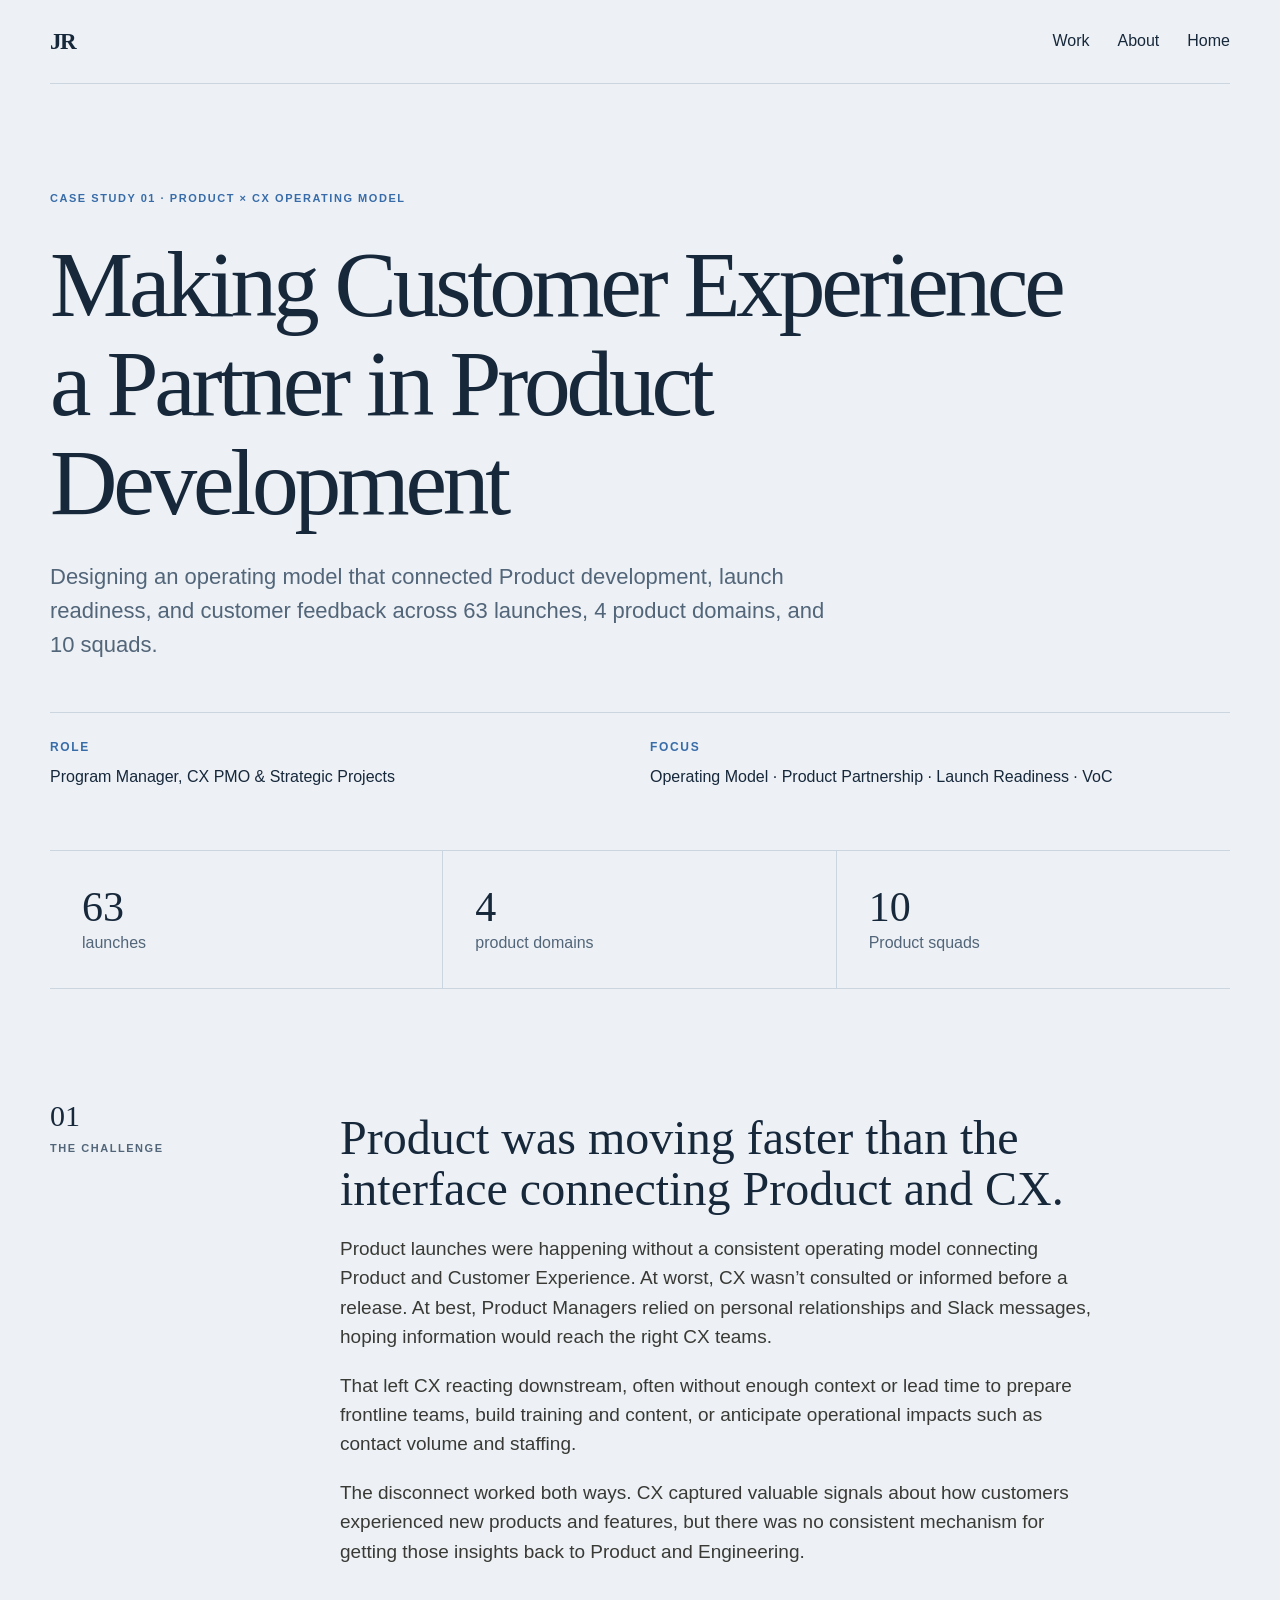
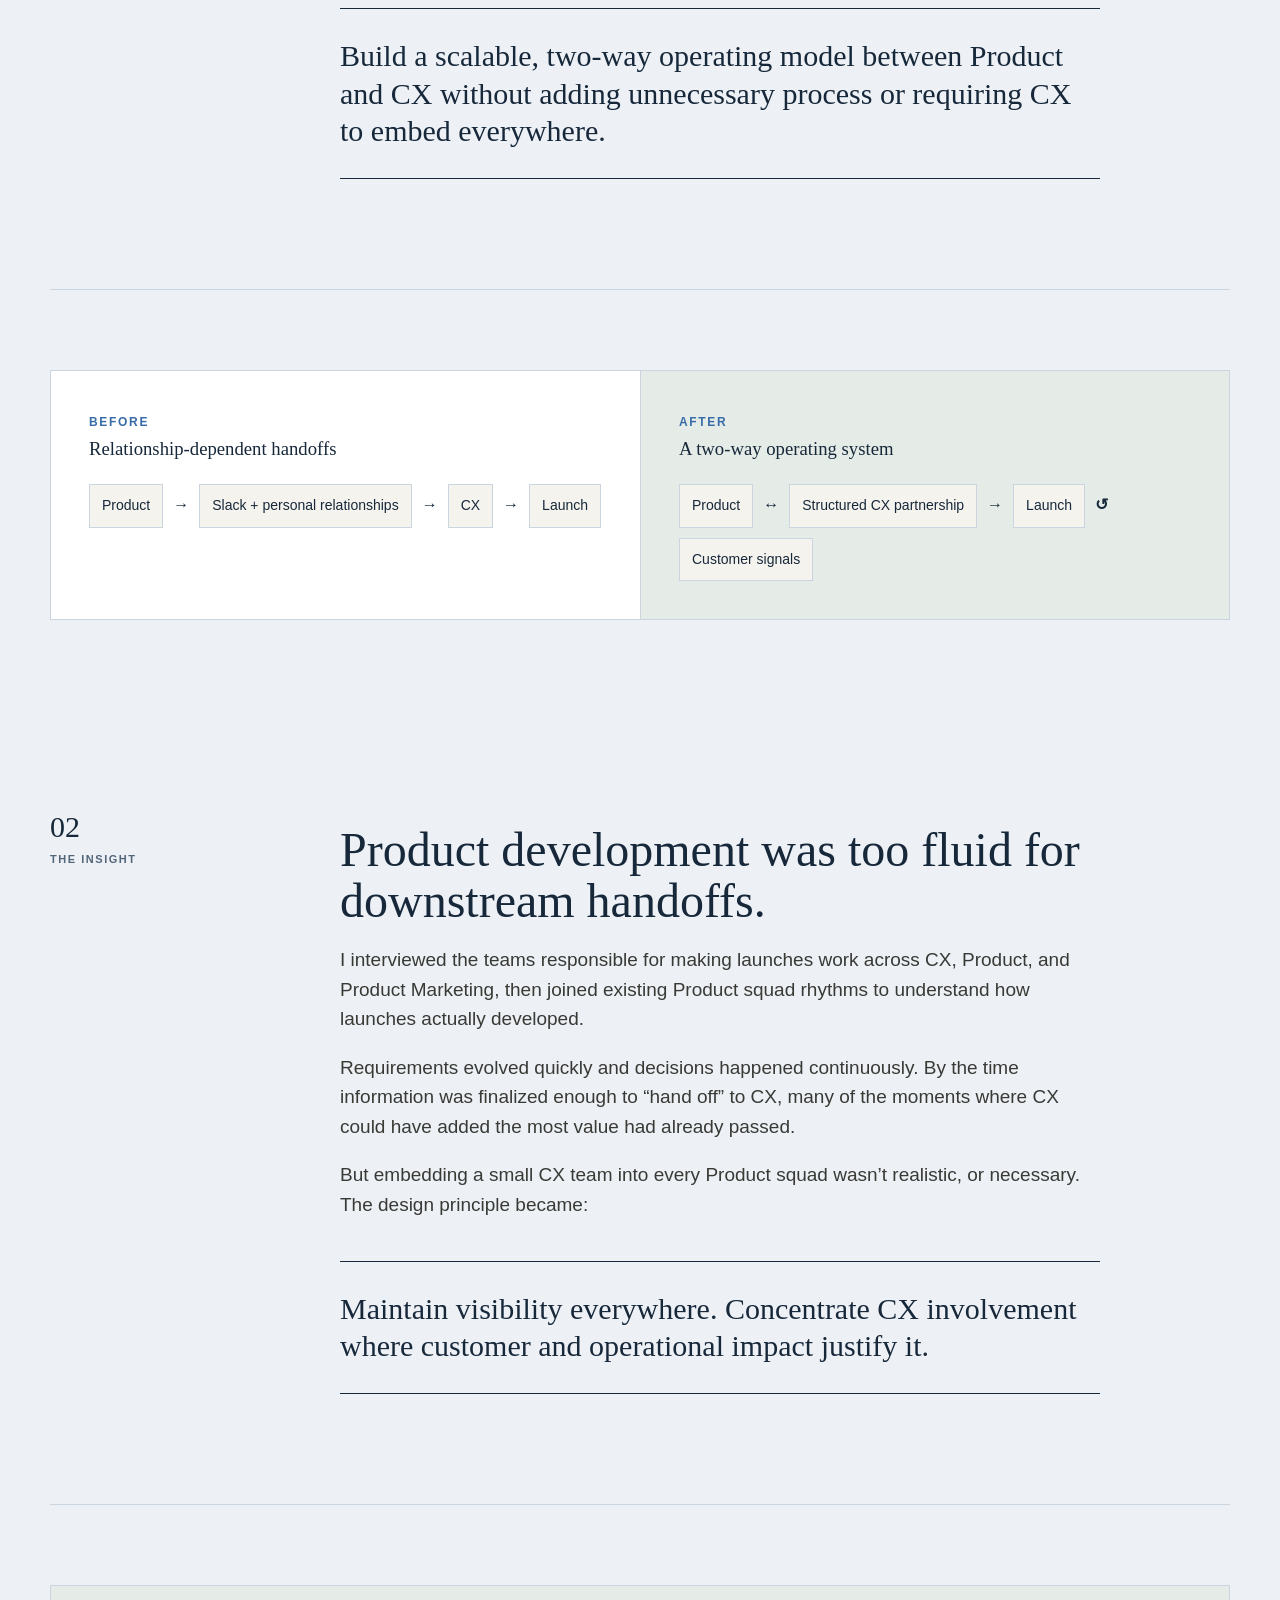
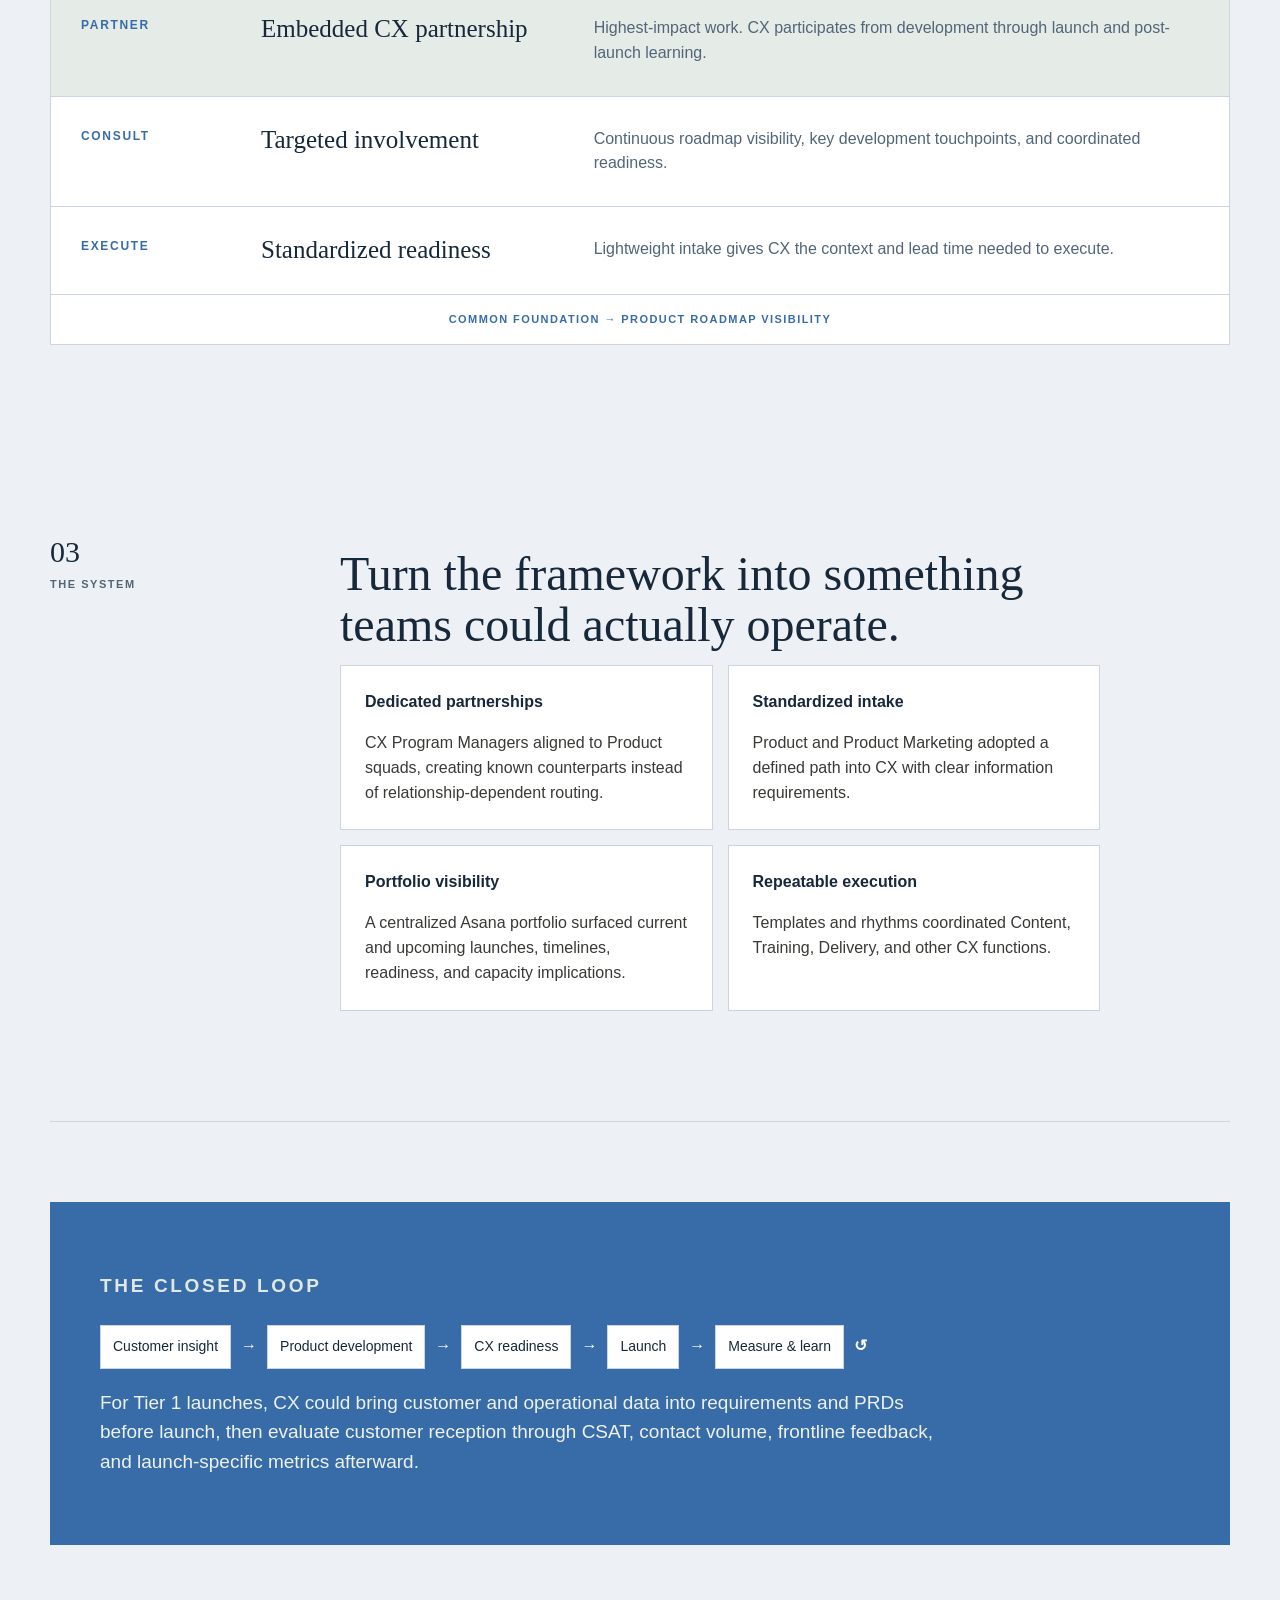
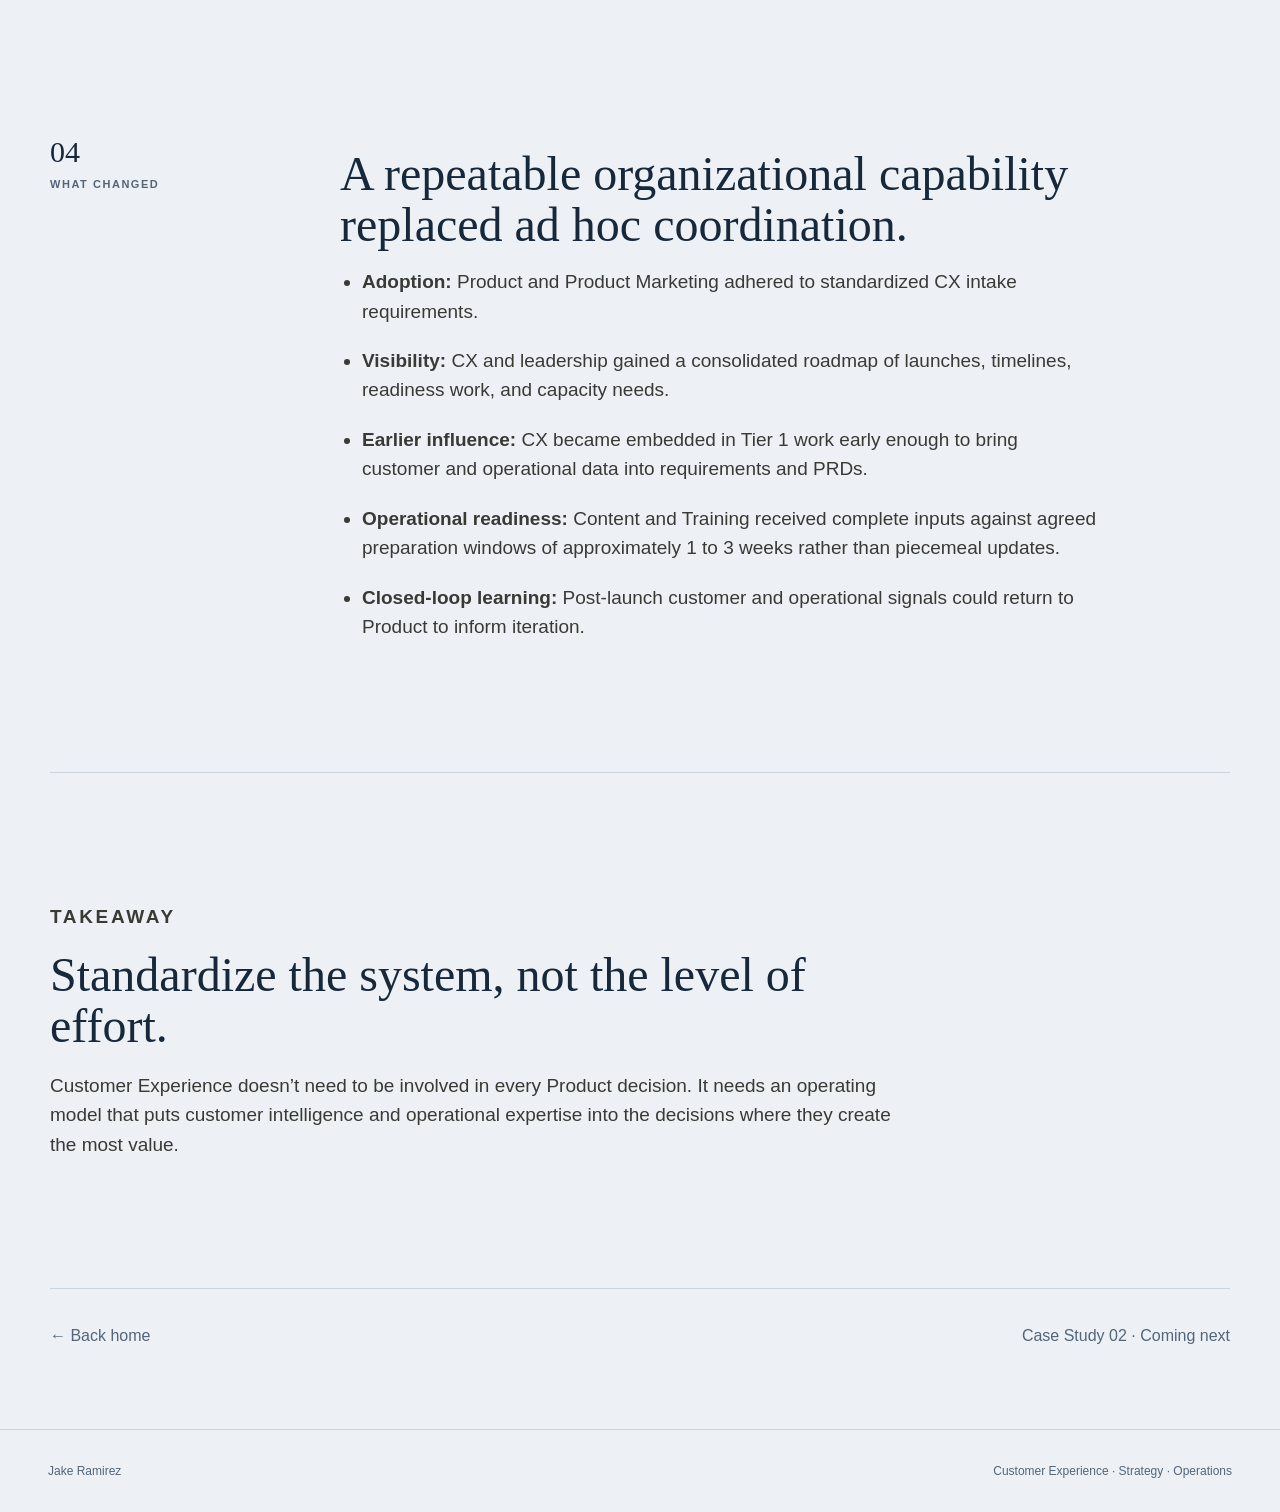
==== case-study-launch-readiness.html @ 680237bf "Add files via upload" ====
<!doctype html><html><head><meta charset='utf-8'><meta name='viewport' content='width=device-width,initial-scale=1'><title>Product × CX Launch Readiness ,  Jake Ramirez</title><link rel='stylesheet' href='styles.css'></head><body>
<header><a class='brand' href='index.html'>JR</a><nav><a href='index.html#work'>Work</a><a href='index.html#about'>About</a><a href='index.html'>Home</a></nav></header>
<main class='case'>
<section class='case-hero'><p class='eyebrow'>Case Study 01 · Product × CX Operating Model</p><h1>Making Customer Experience a Partner in Product Development</h1><p class='lede'>Designing an operating model that connected Product development, launch readiness, and customer feedback across 63 launches, 4 product domains, and 10 squads.</p><div class='meta'><div><small>ROLE</small>Program Manager, CX PMO & Strategic Projects</div><div><small>FOCUS</small>Operating Model · Product Partnership · Launch Readiness · VoC</div></div></section>
<section class='metrics'><div><strong>63</strong><span>launches</span></div><div><strong>4</strong><span>product domains</span></div><div><strong>10</strong><span>Product squads</span></div></section>
<section class='story'><aside>01<br><span>The challenge</span></aside><article><h2>Product was moving faster than the interface connecting Product and CX.</h2><p>Product launches were happening without a consistent operating model connecting Product and Customer Experience. At worst, CX wasn’t consulted or informed before a release. At best, Product Managers relied on personal relationships and Slack messages, hoping information would reach the right CX teams.</p><p>That left CX reacting downstream, often without enough context or lead time to prepare frontline teams, build training and content, or anticipate operational impacts such as contact volume and staffing.</p><p>The disconnect worked both ways. CX captured valuable signals about how customers experienced new products and features, but there was no consistent mechanism for getting those insights back to Product and Engineering.</p><blockquote>Build a scalable, two-way operating model between Product and CX without adding unnecessary process or requiring CX to embed everywhere.</blockquote></article></section>
<section class='diagram before-after'><div><small>BEFORE</small><h3>Relationship-dependent handoffs</h3><div class='flow'><span>Product</span><b>→</b><span>Slack + personal relationships</span><b>→</b><span>CX</span><b>→</b><span>Launch</span></div></div><div><small>AFTER</small><h3>A two-way operating system</h3><div class='flow'><span>Product</span><b>↔</b><span>Structured CX partnership</span><b>→</b><span>Launch</span><b>↺</b><span>Customer signals</span></div></div></section>
<section class='story'><aside>02<br><span>The insight</span></aside><article><h2>Product development was too fluid for downstream handoffs.</h2><p>I interviewed the teams responsible for making launches work across CX, Product, and Product Marketing, then joined existing Product squad rhythms to understand how launches actually developed.</p><p>Requirements evolved quickly and decisions happened continuously. By the time information was finalized enough to “hand off” to CX, many of the moments where CX could have added the most value had already passed.</p><p>But embedding a small CX team into every Product squad wasn’t realistic, or necessary. The design principle became:</p><blockquote>Maintain visibility everywhere. Concentrate CX involvement where customer and operational impact justify it.</blockquote></article></section>
<section class='tiers'><div class='tier t1'><small>PARTNER</small><h3>Embedded CX partnership</h3><p>Highest-impact work. CX participates from development through launch and post-launch learning.</p></div><div class='tier'><small>CONSULT</small><h3>Targeted involvement</h3><p>Continuous roadmap visibility, key development touchpoints, and coordinated readiness.</p></div><div class='tier'><small>EXECUTE</small><h3>Standardized readiness</h3><p>Lightweight intake gives CX the context and lead time needed to execute.</p></div><p class='foundation'>COMMON FOUNDATION → PRODUCT ROADMAP VISIBILITY</p></section>
<section class='story'><aside>03<br><span>The system</span></aside><article><h2>Turn the framework into something teams could actually operate.</h2><div class='system-grid'><div><b>Dedicated partnerships</b><p>CX Program Managers aligned to Product squads, creating known counterparts instead of relationship-dependent routing.</p></div><div><b>Standardized intake</b><p>Product and Product Marketing adopted a defined path into CX with clear information requirements.</p></div><div><b>Portfolio visibility</b><p>A centralized Asana portfolio surfaced current and upcoming launches, timelines, readiness, and capacity implications.</p></div><div><b>Repeatable execution</b><p>Templates and rhythms coordinated Content, Training, Delivery, and other CX functions.</p></div></div></article></section>
<section class='lifecycle'><p class='eyebrow'>The closed loop</p><div class='life-flow'><span>Customer insight</span><b>→</b><span>Product development</span><b>→</b><span>CX readiness</span><b>→</b><span>Launch</span><b>→</b><span>Measure & learn</span><b>↺</b></div><p>For Tier 1 launches, CX could bring customer and operational data into requirements and PRDs before launch, then evaluate customer reception through CSAT, contact volume, frontline feedback, and launch-specific metrics afterward.</p></section>
<section class='story'><aside>04<br><span>What changed</span></aside><article><h2>A repeatable organizational capability replaced ad hoc coordination.</h2><ul><li><b>Adoption:</b> Product and Product Marketing adhered to standardized CX intake requirements.</li><li><b>Visibility:</b> CX and leadership gained a consolidated roadmap of launches, timelines, readiness work, and capacity needs.</li><li><b>Earlier influence:</b> CX became embedded in Tier 1 work early enough to bring customer and operational data into requirements and PRDs.</li><li><b>Operational readiness:</b> Content and Training received complete inputs against agreed preparation windows of approximately 1 to 3 weeks rather than piecemeal updates.</li><li><b>Closed-loop learning:</b> Post-launch customer and operational signals could return to Product to inform iteration.</li></ul></article></section>
<section class='takeaway'><p class='eyebrow'>Takeaway</p><h2>Standardize the system, not the level of effort.</h2><p>Customer Experience doesn’t need to be involved in every Product decision. It needs an operating model that puts customer intelligence and operational expertise into the decisions where they create the most value.</p></section>
<section class='next'><a href='index.html'>← Back home</a><span>Case Study 02 · Coming next</span></section>
</main><footer>Jake Ramirez <span>Customer Experience · Strategy · Operations</span></footer></body></html>
---- styles.css ----
:root{--ink:#171816;--muted:#686a64;--paper:#f5f3ed;--card:#fff;--line:#d9d6cd;--accent:#334f46;--soft:#e5ebe6;--max:1180px}*{box-sizing:border-box}html{scroll-behavior:smooth}body{margin:0;background:var(--paper);color:var(--ink);font-family:Inter,ui-sans-serif,-apple-system,BlinkMacSystemFont,"Segoe UI",sans-serif;line-height:1.55}header,footer,main{max-width:var(--max);margin:auto}header{height:84px;display:flex;align-items:center;justify-content:space-between;border-bottom:1px solid var(--line)}.brand{font-family:Georgia,serif;font-weight:700;font-size:24px;color:var(--ink);text-decoration:none}nav{display:flex;gap:28px}nav a,a{color:var(--ink);text-decoration:none}nav a:hover,.textlink:hover,.case-card a:hover{text-decoration:underline}.hero{padding:112px 0 90px;max-width:970px}.eyebrow,.kicker,small{font-size:12px;letter-spacing:.14em;text-transform:uppercase;font-weight:700;color:var(--accent)}h1,h2,h3{font-family:Georgia,"Times New Roman",serif;font-weight:500;line-height:1.06;margin:.3em 0}.hero h1,.case-hero h1{font-size:clamp(54px,7.3vw,96px);letter-spacing:-.045em}.lede{font-size:22px;color:var(--muted);max-width:780px}.actions{display:flex;gap:26px;align-items:center;margin-top:36px}.button{background:var(--ink);color:white;padding:14px 20px;border-radius:3px}.proof,.metrics{display:grid;grid-template-columns:repeat(3,1fr);border-top:1px solid var(--line);border-bottom:1px solid var(--line)}.proof div,.metrics div{padding:32px;border-right:1px solid var(--line);display:flex;flex-direction:column}.proof div:last-child,.metrics div:last-child{border:0}.proof strong,.metrics strong{font:500 42px Georgia,serif}.proof span,.metrics span{color:var(--muted)}.section{padding:100px 0;border-bottom:1px solid var(--line)}.case-card{margin-top:30px;background:var(--card);padding:54px;display:grid;grid-template-columns:1.3fr .7fr;gap:50px;border:1px solid var(--line)}.case-card h2,.split h2,.contact h2{font-size:46px}.case-card p{font-size:19px;color:var(--muted)}.mini-loop{background:var(--soft);display:flex;flex-wrap:wrap;gap:12px;align-content:center;justify-content:center;padding:30px}.mini-loop span{background:white;padding:12px;border:1px solid var(--line)}.split{display:grid;grid-template-columns:1fr 1fr;gap:80px}.split p{font-size:19px}.chips{display:flex;flex-wrap:wrap;gap:10px;margin-top:25px}.chips span{border:1px solid var(--line);background:#faf9f5;padding:10px 14px;border-radius:99px}.contact{padding:110px 0}.contact p{font-size:19px;max-width:680px}.muted{color:var(--muted)}footer{padding:30px 0 50px;border-top:1px solid var(--line);display:flex;justify-content:space-between;color:var(--muted)}.case-hero{padding:95px 0 60px}.case-hero h1{max-width:1050px}.meta{display:grid;grid-template-columns:1fr 1fr;gap:20px;margin-top:50px;padding-top:25px;border-top:1px solid var(--line)}.meta div{display:flex;flex-direction:column}.meta small{margin-bottom:8px}.story{display:grid;grid-template-columns:220px 1fr;gap:70px;padding:110px 0;border-bottom:1px solid var(--line)}.story aside{font:500 30px Georgia,serif}.story aside span{display:block;font:700 11px Inter,sans-serif;letter-spacing:.14em;text-transform:uppercase;color:var(--muted);margin-top:9px}.story article{max-width:760px}.story h2,.takeaway h2{font-size:48px}.story p,.story li,.lifecycle p,.takeaway p{font-size:19px;color:#393a36}.story blockquote{margin:42px 0 0;padding:28px 0;border-top:1px solid var(--ink);border-bottom:1px solid var(--ink);font:500 30px/1.25 Georgia,serif}.diagram{margin:80px 0;display:grid;grid-template-columns:1fr 1fr;border:1px solid var(--line)}.diagram>div{padding:38px;background:white}.diagram>div+div{background:var(--soft);border-left:1px solid var(--line)}.flow,.life-flow{display:flex;gap:10px;align-items:center;flex-wrap:wrap;margin-top:25px}.flow span,.life-flow span{padding:10px 12px;background:var(--paper);border:1px solid var(--line);font-size:14px}.tiers{margin:80px 0;border:1px solid var(--line);background:white}.tier{display:grid;grid-template-columns:150px 1fr 2fr;gap:30px;padding:30px;border-bottom:1px solid var(--line);align-items:start}.tier.t1{background:var(--soft)}.tier h3{margin:0;font-size:25px}.tier p{margin:0;color:var(--muted)}.foundation{text-align:center;font-size:11px;letter-spacing:.13em;font-weight:700;padding:16px;margin:0;color:var(--accent)}.system-grid{display:grid;grid-template-columns:1fr 1fr;gap:15px}.system-grid div{border:1px solid var(--line);padding:24px;background:white}.system-grid p{font-size:16px;margin-bottom:0}.lifecycle{margin:80px 0;padding:50px;background:var(--accent);color:white}.lifecycle .eyebrow{color:#dfe8e2}.lifecycle .life-flow span{background:#fff;color:var(--ink)}.lifecycle p{color:#edf2ee;max-width:850px}.takeaway{padding:110px 0;max-width:850px}.next{padding:35px 0 80px;border-top:1px solid var(--line);display:flex;justify-content:space-between;color:var(--muted)}ul{padding-left:22px}li{margin-bottom:20px}@media(max-width:800px){body{padding:0 20px}header{height:68px}nav{gap:14px;font-size:14px}.hero{padding:75px 0 60px}.hero h1,.case-hero h1{font-size:50px}.lede{font-size:19px}.proof,.metrics{grid-template-columns:1fr}.proof div,.metrics div{border-right:0;border-bottom:1px solid var(--line);padding:20px 0}.case-card,.split,.story,.diagram,.meta{grid-template-columns:1fr}.case-card{padding:28px}.mini-loop{min-height:200px}.section{padding:70px 0}.case-card h2,.split h2,.contact h2,.story h2,.takeaway h2{font-size:38px}.story{gap:22px;padding:75px 0}.story aside{font-size:22px}.story blockquote{font-size:25px}.diagram>div+div{border-left:0;border-top:1px solid var(--line)}.tier{grid-template-columns:1fr;gap:6px}.system-grid{grid-template-columns:1fr}.lifecycle{margin:50px -20px;padding:40px 20px}.case-hero{padding-top:65px}footer{flex-direction:column;gap:6px}.next{gap:20px}.contact{padding:80px 0}}

/* Portfolio v2 */
:root,[data-theme="slate"]{--page:#edf1f5;--surface:#f8fafc;--ink:#17283b;--muted:#526579;--accent:#1765e8;--accent-soft:#dce8ff;--line:#cbd5df;--dark:#17283b;--dark-ink:#f5f8fc}
[data-theme="sage"]{--page:#eeeFE8;--surface:#f8f8f2;--ink:#1d2925;--muted:#53645b;--accent:#527d66;--accent-soft:#dce8d9;--line:#cbd4c8;--dark:#1d2925;--dark-ink:#f4f5eb}
html{scroll-behavior:smooth}body{background:var(--page);color:var(--ink)}a{color:inherit}.site-header{position:relative;z-index:2;display:flex;justify-content:space-between;align-items:center;max-width:1320px;margin:auto;padding:28px 48px;border-bottom:1px solid var(--line)}.site-header nav{display:flex;gap:28px}.site-header nav a{text-decoration:none;font-size:13px;font-weight:650}.brand{text-decoration:none;font-weight:800;font-size:23px;letter-spacing:-.07em}.brand-name{font-size:12px;font-weight:600;letter-spacing:0;margin-left:16px}.hero{max-width:1320px;margin:auto;padding:105px 48px 105px;min-height:610px;display:grid;grid-template-columns:minmax(0,1.65fr) minmax(240px,.65fr);gap:55px;align-items:center}.hero h1{max-width:850px;font-size:clamp(48px,6vw,84px);line-height:1.04;letter-spacing:-.065em;margin:22px 0 28px}.hero .lede{max-width:750px;font-size:clamp(18px,1.8vw,23px);line-height:1.53;color:var(--muted)}.eyebrow{font-size:11px;letter-spacing:.14em;font-weight:800;color:var(--accent)}.actions{display:flex;gap:25px;align-items:center;margin-top:34px}.button{background:var(--accent);color:white!important;padding:16px 22px;border-radius:4px;text-decoration:none;font-size:13px;font-weight:750}.textlink{font-size:13px;font-weight:700;text-decoration:none}.hero-aside{position:relative;aspect-ratio:1;border:1px solid var(--line);border-radius:50%;display:grid;place-items:center}.orbit{position:absolute;border:1px solid var(--line);border-radius:50%}.orbit-one{inset:13%}.orbit-two{inset:27%}.orbit-three{inset:40%;background:var(--accent)}.orbit-center{z-index:1;color:white;font-weight:800;font-size:20px}.orbit-label{position:absolute;font-size:12px;font-weight:700;background:var(--page);padding:5px 8px}.label-one{top:10%;left:3%}.label-two{right:-4%;top:44%}.label-three{bottom:12%;left:0}.proof{max-width:1320px;margin:auto;border-top:1px solid var(--line);border-bottom:1px solid var(--line);display:grid;grid-template-columns:repeat(3,1fr);background:transparent}.proof div{padding:30px 48px;border-right:1px solid var(--line)}.proof div:last-child{border:0}.proof strong{display:block;font-size:42px;letter-spacing:-.05em;color:var(--ink)}.proof span{font-size:12px;color:var(--muted)}.section{max-width:1320px;margin:auto;padding:105px 48px}.section-head{display:grid;grid-template-columns:1.2fr .8fr;gap:70px;align-items:end;margin-bottom:40px}.section-head h2,.about-side h2{font-size:clamp(36px,4.5vw,59px);line-height:1.1;letter-spacing:-.055em;margin:12px 0 0}.section-head>p{color:var(--muted);line-height:1.7;max-width:470px}.feature-card{display:grid;grid-template-columns:1.15fr .85fr;background:var(--surface);border:1px solid var(--line);text-decoration:none;overflow:hidden;border-radius:8px;box-shadow:none}.case-copy{padding:42px}.case-meta{display:flex;gap:8px;align-items:center;font-size:10px;letter-spacing:.08em;font-weight:800;color:var(--muted)}.case-meta>span:first-child{margin-right:10px}.tag{background:var(--accent-soft);color:var(--ink);border-radius:50px;padding:6px 10px;letter-spacing:0;font-size:10px}.case-copy .kicker{font-size:11px;color:var(--accent);font-weight:800;margin-top:45px}.case-copy h3{font-size:clamp(30px,3.1vw,43px);line-height:1.14;letter-spacing:-.045em;margin:14px 0}.case-copy>p:not(.kicker){font-size:15px;line-height:1.7;color:var(--muted)}.case-bottom{display:flex;justify-content:space-between;gap:20px;flex-wrap:wrap;border-top:1px solid var(--line);padding-top:24px;margin-top:45px;font-size:11px;font-weight:650}.case-link{color:var(--accent)}.case-graphic{background:var(--dark);color:var(--dark-ink);display:flex;flex-direction:column;justify-content:center;padding:45px 28px;min-height:420px}.graphic-label{font-size:10px;letter-spacing:.16em;opacity:.6;text-align:center;margin-bottom:40px}.graphic-nodes{display:flex;align-items:center;justify-content:space-between;gap:8px}.graphic-nodes span{border:1px solid #ffffff70;border-radius:50%;width:105px;height:105px;display:grid;place-items:center;text-align:center;font-size:12px;font-weight:700}.graphic-nodes span:nth-child(2){background:var(--accent);border-color:var(--accent);color:white}.graphic-track{display:flex;justify-content:space-around;border-top:1px solid #ffffff80;margin:27px 44px 0}.graphic-track span{width:5px;height:5px;border-radius:50%;background:var(--accent);margin-top:-3px}.graphic-feedback{text-align:center;font-size:12px;opacity:.8;margin-top:42px}.work-note{color:var(--muted);font-size:12px;margin-top:20px}.approach-section{border-top:1px solid var(--line)}.approach-grid{display:grid;grid-template-columns:repeat(3,1fr);border-top:1px solid var(--line)}.approach-grid article{padding:30px 32px 15px 0;margin-right:30px;border-right:1px solid var(--line)}.approach-grid article:last-child{border:0;margin-right:0}.approach-number{font-size:11px;color:var(--accent);font-weight:800}.approach-grid h3{font-size:44px;letter-spacing:-.06em;margin:38px 0 18px}.accent-dot{color:var(--accent)}.approach-grid p{font-size:15px;line-height:1.8;color:var(--muted)}.experience-section{border-top:1px solid var(--line)}.experience-list{border-top:1px solid var(--line)}.experience-list>div{display:grid;grid-template-columns:1fr 2fr;gap:30px;padding:19px 0;border-bottom:1px solid var(--line)}.experience-list strong{font-size:18px}.experience-list span{color:var(--muted);font-size:14px}.about-section{border-top:1px solid var(--line);display:grid;grid-template-columns:.9fr 1.1fr;gap:85px}.about-copy{padding-top:28px}.about-copy p{font-size:17px;line-height:1.85;color:var(--ink);margin:0 0 25px}.photo-placeholder{margin-top:45px;aspect-ratio:4/3;border:1px dashed var(--line);background:var(--accent-soft);display:flex;flex-direction:column;justify-content:center;align-items:center;text-align:center;color:var(--muted);border-radius:5px}.photo-placeholder span{font-size:10px;font-weight:800;letter-spacing:.16em}.photo-placeholder p{font-size:12px}.contact{background:var(--dark);color:var(--dark-ink);padding:95px max(48px,calc((100vw - 1224px)/2));}.contact h2{font-size:clamp(38px,5vw,68px);max-width:800px;line-height:1.1;letter-spacing:-.055em}.contact>p:not(.eyebrow){max-width:660px;line-height:1.7}.contact-note{font-size:12px;opacity:.6}footer{max-width:1320px;margin:auto;display:flex;justify-content:space-between;padding:32px 48px;font-size:12px;color:var(--muted)}.theme-switcher{position:fixed;z-index:20;right:20px;bottom:20px;display:flex;align-items:center;gap:5px;background:var(--surface);border:1px solid var(--line);border-radius:50px;padding:6px 8px;box-shadow:0 8px 35px #0002}.theme-switcher>span{font-size:9px;letter-spacing:.08em;font-weight:800;padding:0 9px;color:var(--muted)}.theme-switcher button{border:0;border-radius:30px;background:transparent;color:var(--muted);padding:9px 13px;font:inherit;font-size:11px;font-weight:750;cursor:pointer}.theme-switcher button[aria-pressed=true]{background:var(--accent);color:white}
@media(max-width:850px){.site-header{padding:20px}.site-header nav{gap:12px}.brand-name{display:none}.hero{padding:65px 24px;display:block;min-height:0}.hero-aside{display:none}.proof div{padding:22px}.section{padding:70px 24px}.section-head,.feature-card,.about-section{grid-template-columns:1fr;gap:20px}.case-graphic{min-height:320px}.approach-grid{grid-template-columns:1fr}.approach-grid article{border-right:0;border-bottom:1px solid var(--line);margin:0;padding:24px 0}.approach-grid h3{margin:15px 0}.contact{padding:70px 24px}footer{padding:24px;gap:15px;flex-wrap:wrap}.theme-switcher{bottom:8px;right:8px}.theme-switcher>span{display:none}}
@media(max-width:480px){.site-header nav a{font-size:11px}.site-header nav{gap:9px}.hero h1{font-size:46px}.proof strong{font-size:30px}.proof div{padding:15px 10px}.proof span{font-size:10px}.case-copy{padding:26px}.case-bottom{display:block}.case-link{display:block;margin-top:15px}.graphic-nodes span{width:80px;height:80px;font-size:10px}.experience-list>div{grid-template-columns:1fr;gap:4px}}

/* v3 refinements */
:root,[data-theme="slate"]{--accent:#386ca9;--accent-soft:#dfe9f4}
.about-accent{margin-top:48px;border-top:1px solid var(--line);padding-top:22px;display:flex;flex-direction:column;gap:13px}.about-accent span:first-child{font-size:10px;font-weight:800;letter-spacing:.15em;color:var(--accent)}.about-accent span:last-child{font-size:clamp(14px,1.6vw,20px);font-weight:650;letter-spacing:-.025em;line-height:1.6}.about-accent b{color:var(--accent);font-weight:500;margin:0 5px}.proof strong{font-size:clamp(30px,3.4vw,42px)}

/* v4: About photo comparison */
.about-photo-study{margin-top:35px}.photo-choice{display:flex;align-items:center;flex-wrap:wrap;gap:6px;margin-bottom:13px}.photo-choice>span{font-size:10px;font-weight:800;letter-spacing:.13em;color:var(--muted);margin-right:9px}.photo-choice button{font:inherit;font-size:11px;font-weight:750;cursor:pointer;border:1px solid var(--line);color:var(--muted);background:transparent;border-radius:50px;padding:8px 13px}.photo-choice button[aria-pressed=true]{background:var(--accent);color:white;border-color:var(--accent)}.about-photo-frame{aspect-ratio:4/5;overflow:hidden;border-radius:5px;background:var(--accent-soft)}.about-photo-frame img{width:100%;height:100%;object-fit:cover;object-position:center 44%;display:block}.about-photo-frame img[src="golden-gate.jpg"]{object-position:center 38%}@media(max-width:850px){.about-photo-frame{max-width:550px;aspect-ratio:4/4.5}}

/* Published preview: one approved color palette and photograph. */
.theme-switcher,.photo-choice{display:none!important}
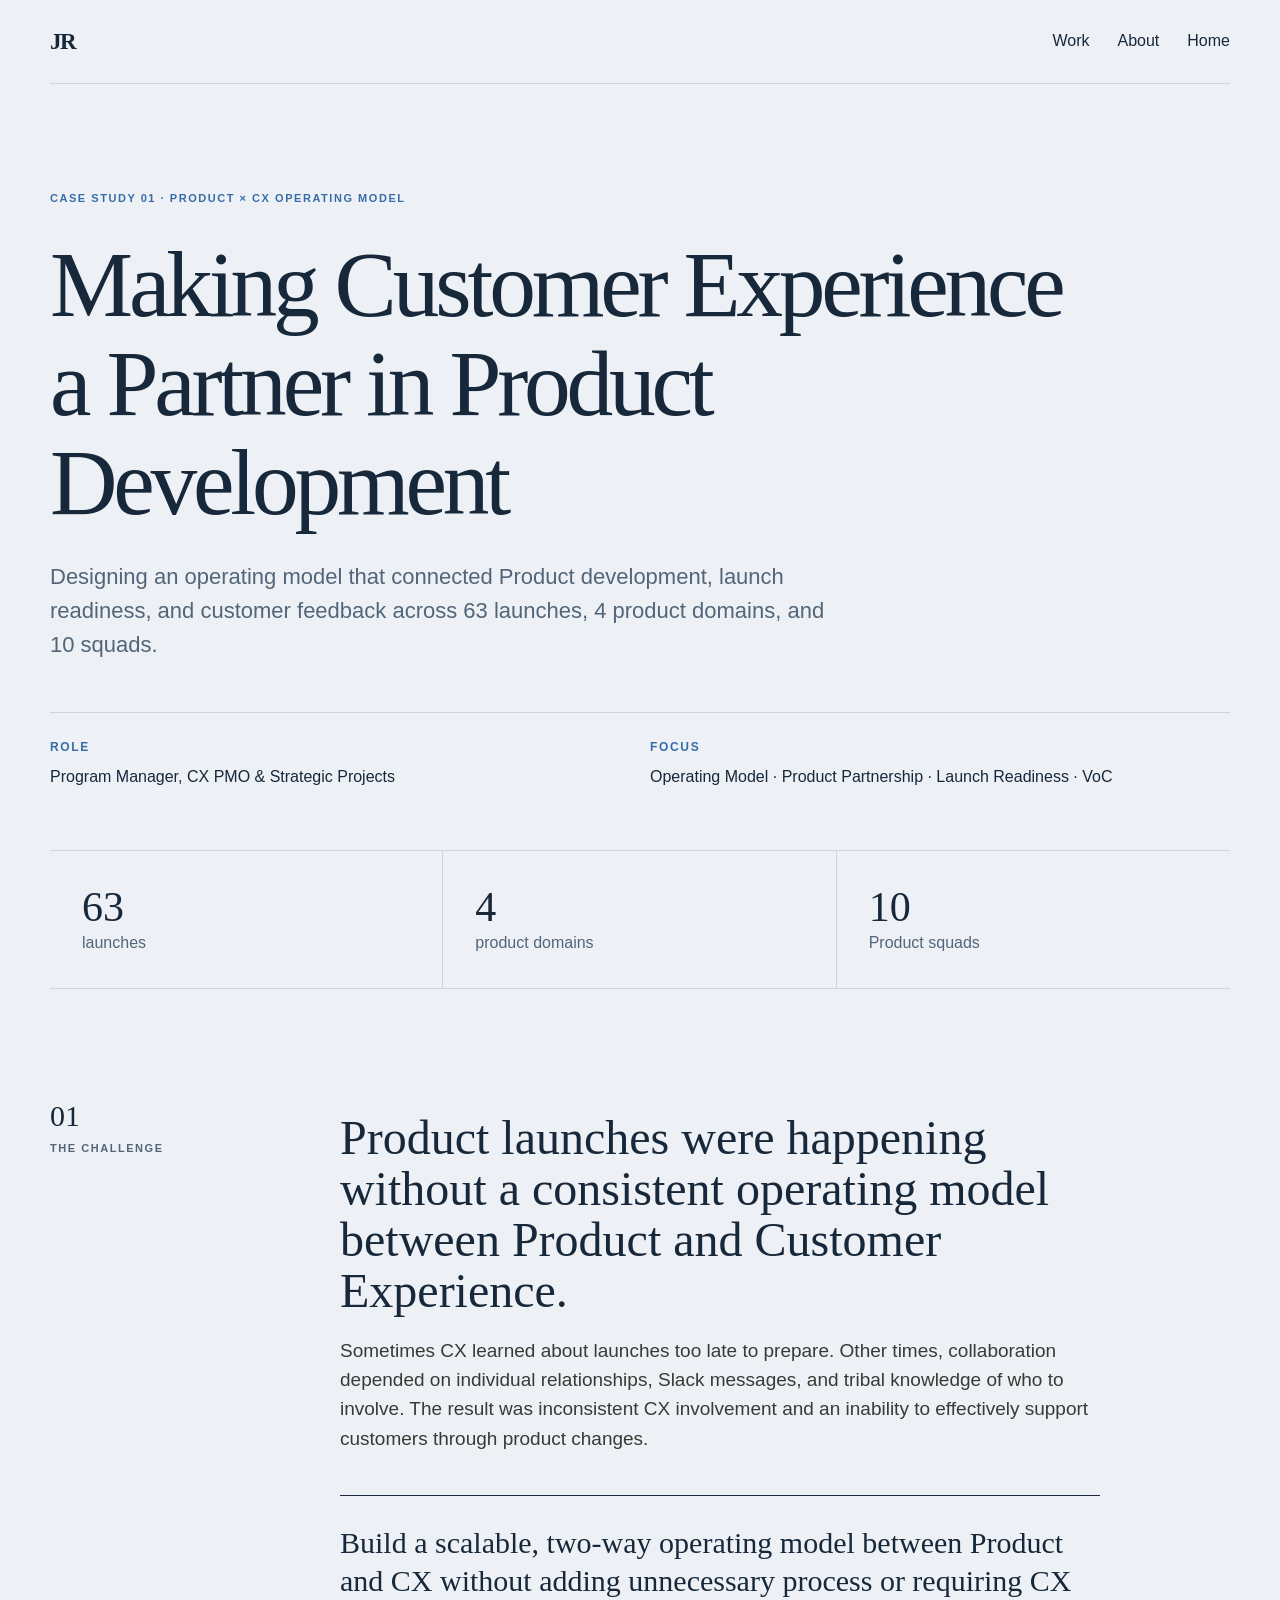
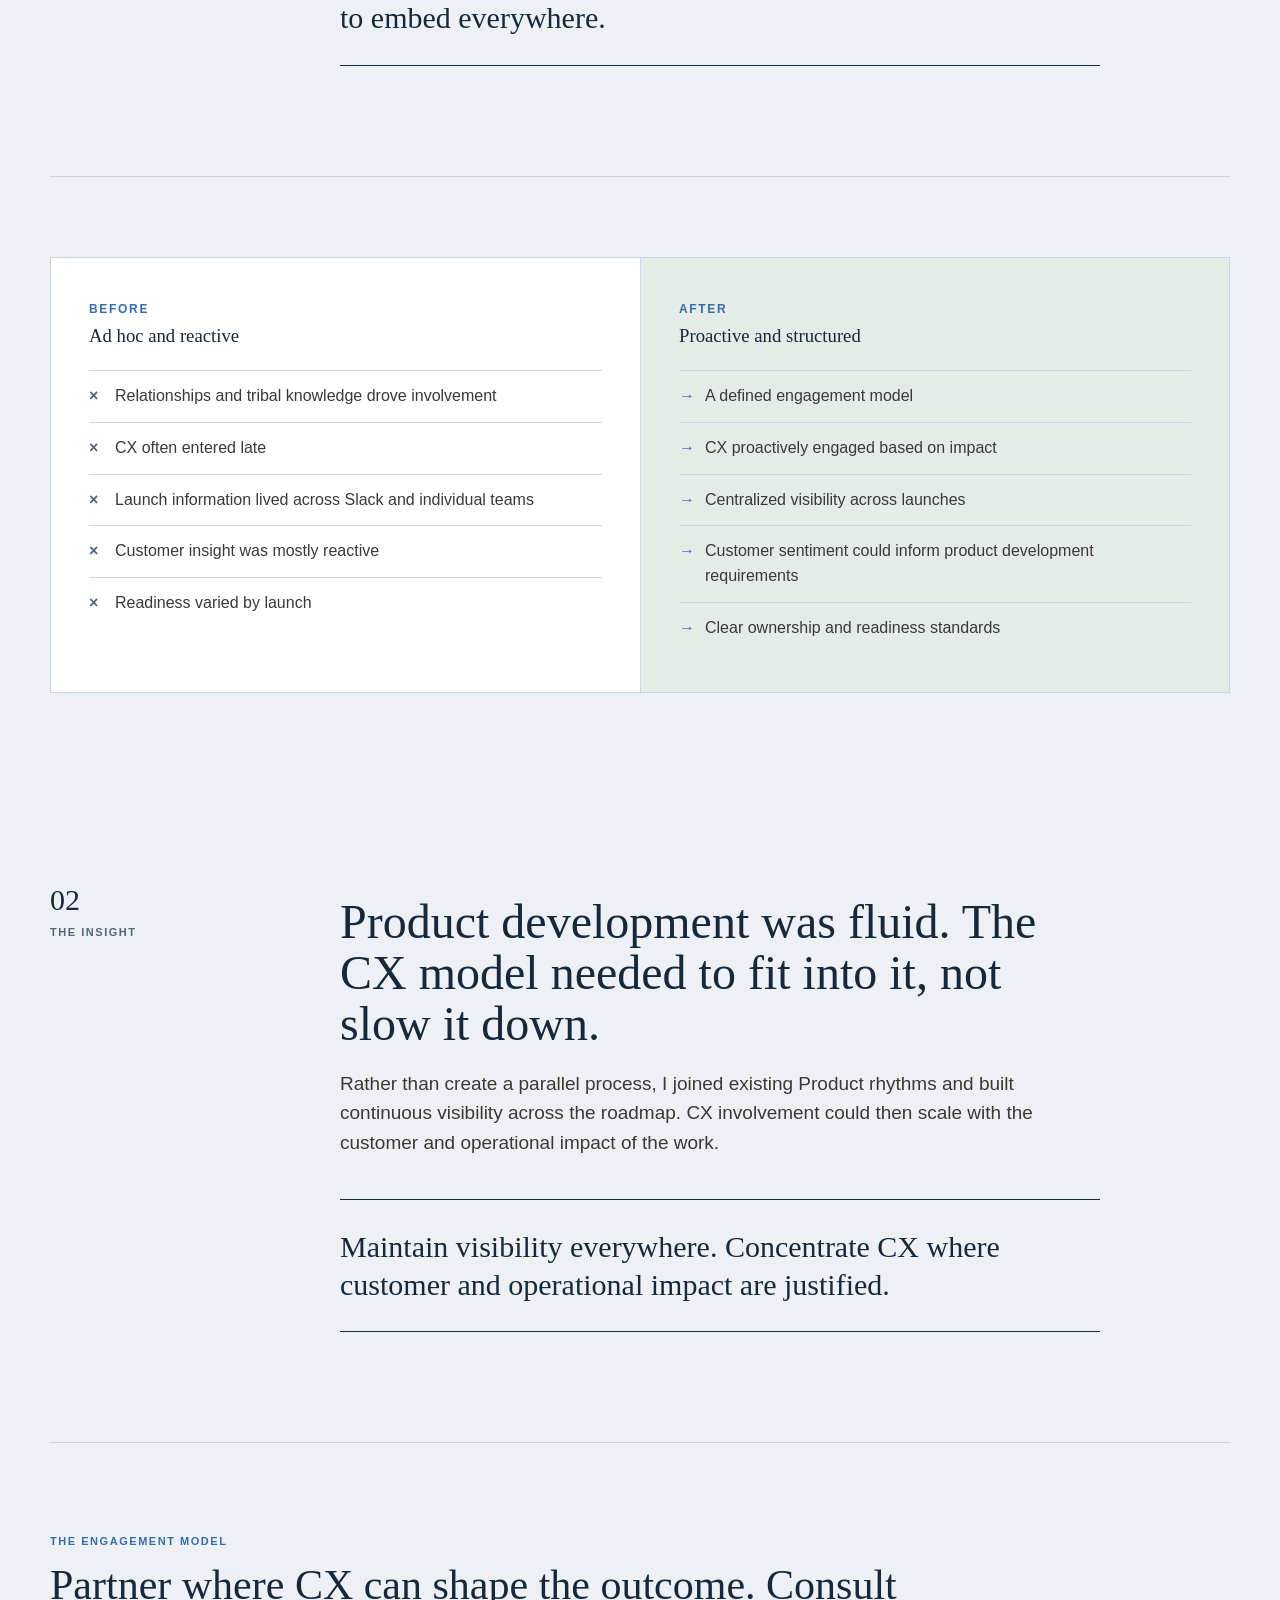
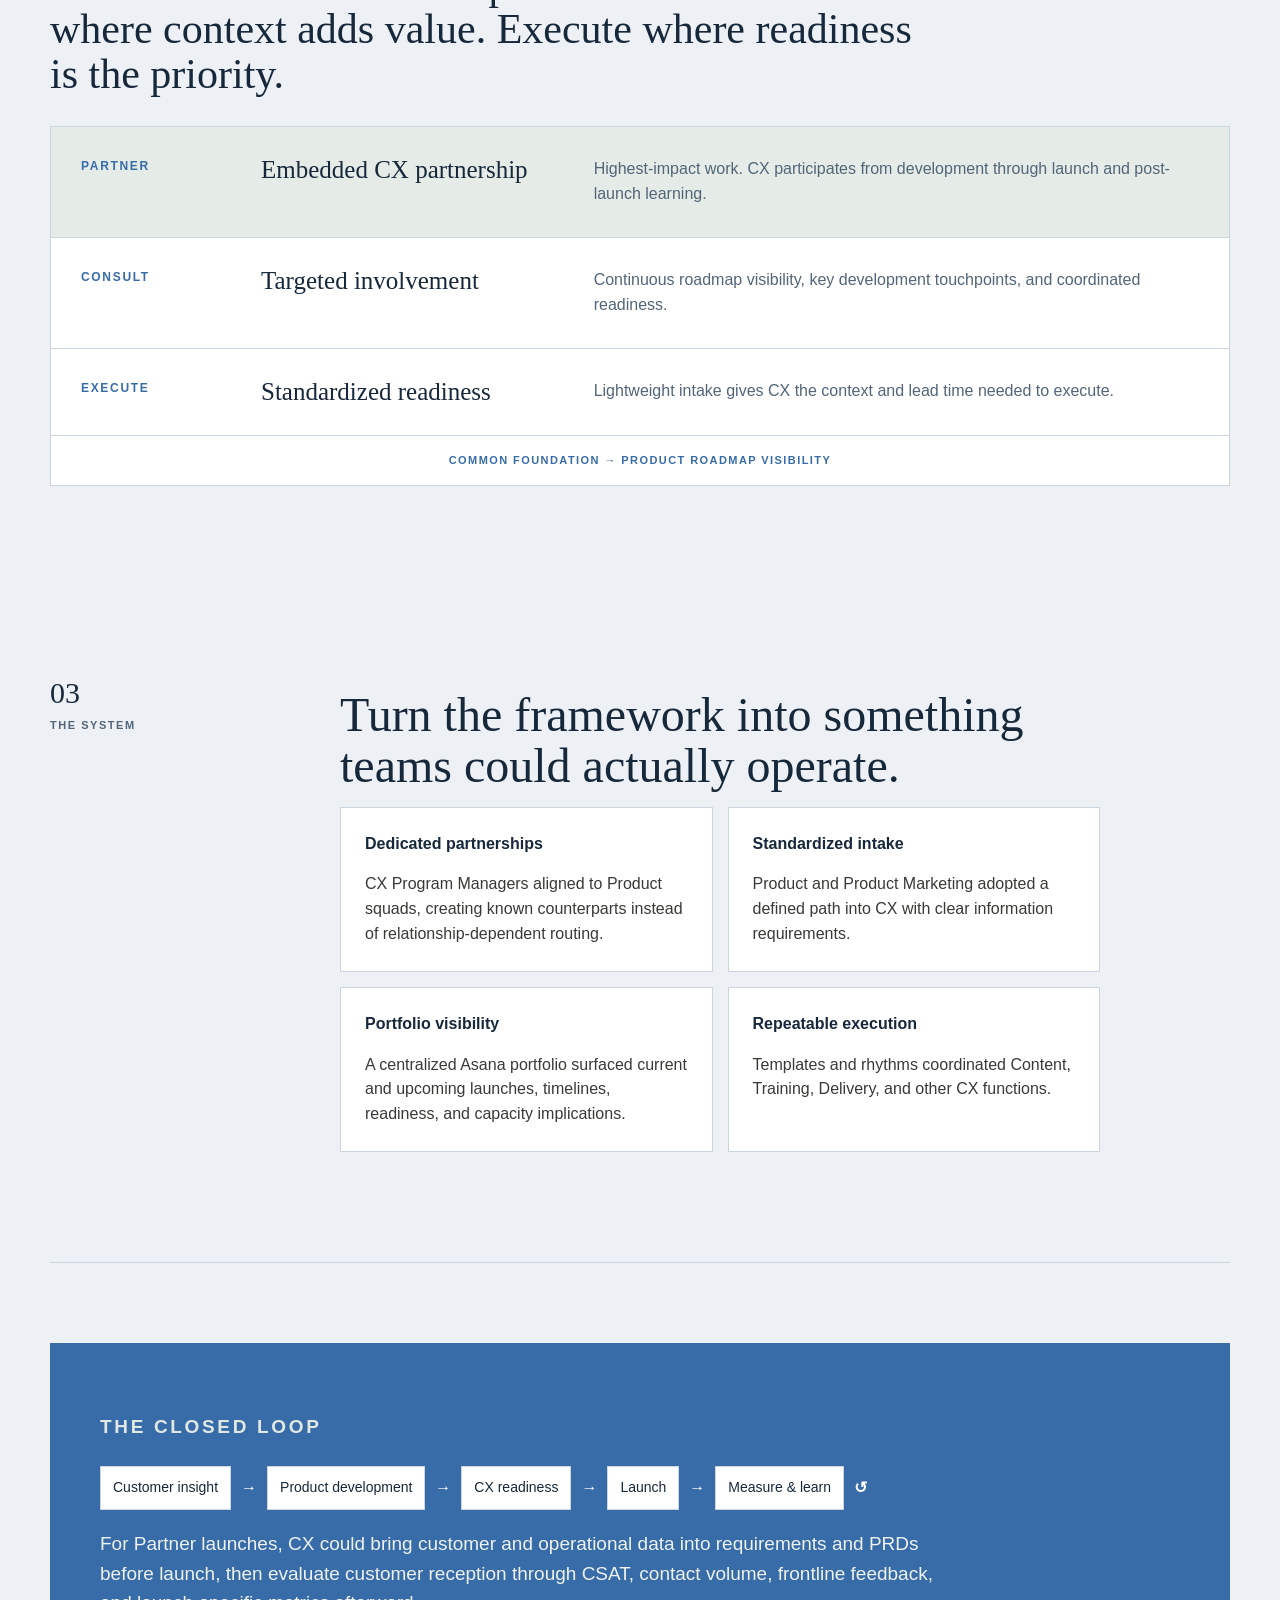
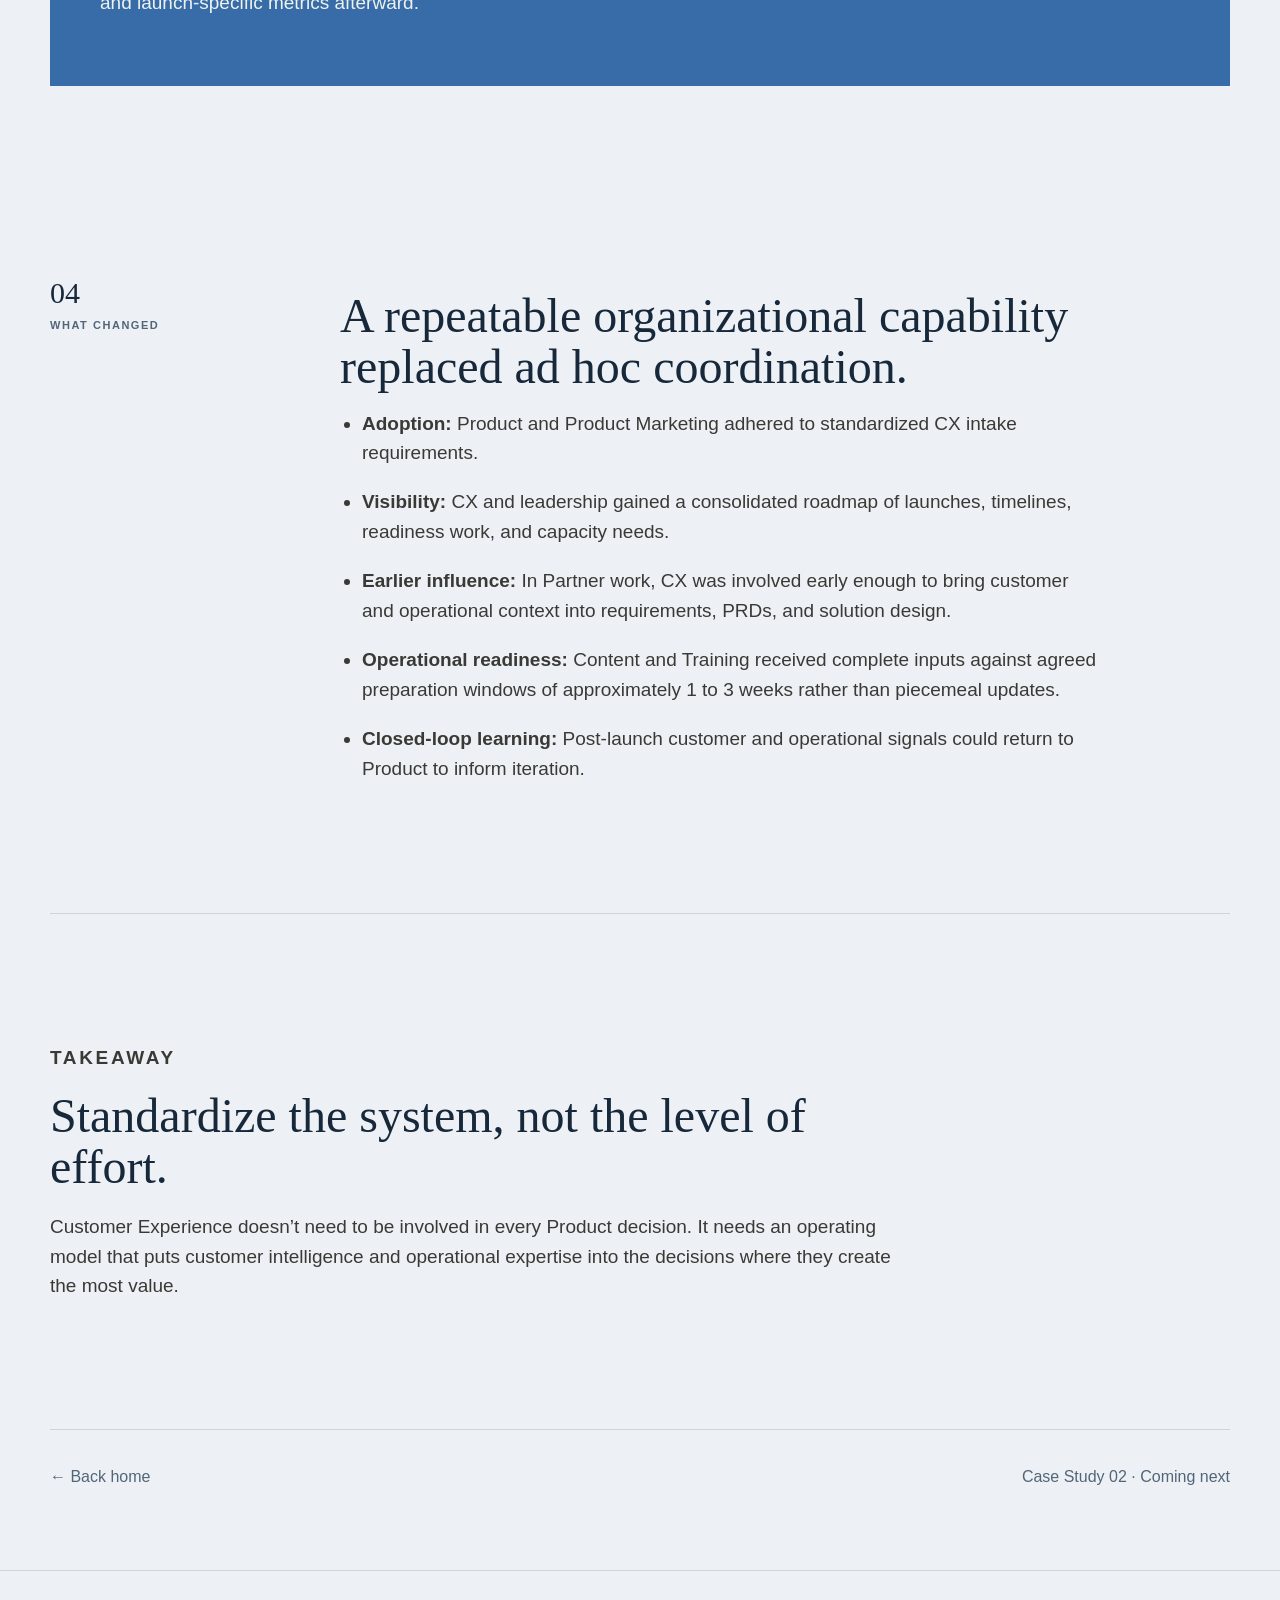
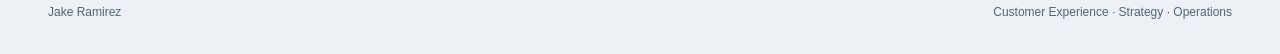
==== commit 8970a497: "Add files via upload" ====
--- a/case-study-launch-readiness.html
+++ b/case-study-launch-readiness.html
@@ -3,13 +3,13 @@
 <main class='case'>
 <section class='case-hero'><p class='eyebrow'>Case Study 01 · Product × CX Operating Model</p><h1>Making Customer Experience a Partner in Product Development</h1><p class='lede'>Designing an operating model that connected Product development, launch readiness, and customer feedback across 63 launches, 4 product domains, and 10 squads.</p><div class='meta'><div><small>ROLE</small>Program Manager, CX PMO & Strategic Projects</div><div><small>FOCUS</small>Operating Model · Product Partnership · Launch Readiness · VoC</div></div></section>
 <section class='metrics'><div><strong>63</strong><span>launches</span></div><div><strong>4</strong><span>product domains</span></div><div><strong>10</strong><span>Product squads</span></div></section>
-<section class='story'><aside>01<br><span>The challenge</span></aside><article><h2>Product was moving faster than the interface connecting Product and CX.</h2><p>Product launches were happening without a consistent operating model connecting Product and Customer Experience. At worst, CX wasn’t consulted or informed before a release. At best, Product Managers relied on personal relationships and Slack messages, hoping information would reach the right CX teams.</p><p>That left CX reacting downstream, often without enough context or lead time to prepare frontline teams, build training and content, or anticipate operational impacts such as contact volume and staffing.</p><p>The disconnect worked both ways. CX captured valuable signals about how customers experienced new products and features, but there was no consistent mechanism for getting those insights back to Product and Engineering.</p><blockquote>Build a scalable, two-way operating model between Product and CX without adding unnecessary process or requiring CX to embed everywhere.</blockquote></article></section>
-<section class='diagram before-after'><div><small>BEFORE</small><h3>Relationship-dependent handoffs</h3><div class='flow'><span>Product</span><b>→</b><span>Slack + personal relationships</span><b>→</b><span>CX</span><b>→</b><span>Launch</span></div></div><div><small>AFTER</small><h3>A two-way operating system</h3><div class='flow'><span>Product</span><b>↔</b><span>Structured CX partnership</span><b>→</b><span>Launch</span><b>↺</b><span>Customer signals</span></div></div></section>
-<section class='story'><aside>02<br><span>The insight</span></aside><article><h2>Product development was too fluid for downstream handoffs.</h2><p>I interviewed the teams responsible for making launches work across CX, Product, and Product Marketing, then joined existing Product squad rhythms to understand how launches actually developed.</p><p>Requirements evolved quickly and decisions happened continuously. By the time information was finalized enough to “hand off” to CX, many of the moments where CX could have added the most value had already passed.</p><p>But embedding a small CX team into every Product squad wasn’t realistic, or necessary. The design principle became:</p><blockquote>Maintain visibility everywhere. Concentrate CX involvement where customer and operational impact justify it.</blockquote></article></section>
-<section class='tiers'><div class='tier t1'><small>PARTNER</small><h3>Embedded CX partnership</h3><p>Highest-impact work. CX participates from development through launch and post-launch learning.</p></div><div class='tier'><small>CONSULT</small><h3>Targeted involvement</h3><p>Continuous roadmap visibility, key development touchpoints, and coordinated readiness.</p></div><div class='tier'><small>EXECUTE</small><h3>Standardized readiness</h3><p>Lightweight intake gives CX the context and lead time needed to execute.</p></div><p class='foundation'>COMMON FOUNDATION → PRODUCT ROADMAP VISIBILITY</p></section>
+<section class='story'><aside>01<br><span>The challenge</span></aside><article><h2>Product launches were happening without a consistent operating model between Product and Customer Experience.</h2><p>Sometimes CX learned about launches too late to prepare. Other times, collaboration depended on individual relationships, Slack messages, and tribal knowledge of who to involve. The result was inconsistent CX involvement and an inability to effectively support customers through product changes.</p><blockquote>Build a scalable, two-way operating model between Product and CX without adding unnecessary process or requiring CX to embed everywhere.</blockquote></article></section>
+<section class='diagram before-after comparison'><div><small>BEFORE</small><h3>Ad hoc and reactive</h3><ul><li>Relationships and tribal knowledge drove involvement</li><li>CX often entered late</li><li>Launch information lived across Slack and individual teams</li><li>Customer insight was mostly reactive</li><li>Readiness varied by launch</li></ul></div><div><small>AFTER</small><h3>Proactive and structured</h3><ul><li>A defined engagement model</li><li>CX proactively engaged based on impact</li><li>Centralized visibility across launches</li><li>Customer sentiment could inform product development requirements</li><li>Clear ownership and readiness standards</li></ul></div></section>
+<section class='story'><aside>02<br><span>The insight</span></aside><article><h2>Product development was fluid. The CX model needed to fit into it, not slow it down.</h2><p>Rather than create a parallel process, I joined existing Product rhythms and built continuous visibility across the roadmap. CX involvement could then scale with the customer and operational impact of the work.</p><blockquote>Maintain visibility everywhere. Concentrate CX where customer and operational impact are justified.</blockquote></article></section>
+<section class='model-intro'><p class='eyebrow'>The engagement model</p><h2>Partner where CX can shape the outcome. Consult where context adds value. Execute where readiness is the priority.</h2></section><section class='tiers'><div class='tier t1'><small>PARTNER</small><h3>Embedded CX partnership</h3><p>Highest-impact work. CX participates from development through launch and post-launch learning.</p></div><div class='tier'><small>CONSULT</small><h3>Targeted involvement</h3><p>Continuous roadmap visibility, key development touchpoints, and coordinated readiness.</p></div><div class='tier'><small>EXECUTE</small><h3>Standardized readiness</h3><p>Lightweight intake gives CX the context and lead time needed to execute.</p></div><p class='foundation'>COMMON FOUNDATION → PRODUCT ROADMAP VISIBILITY</p></section>
 <section class='story'><aside>03<br><span>The system</span></aside><article><h2>Turn the framework into something teams could actually operate.</h2><div class='system-grid'><div><b>Dedicated partnerships</b><p>CX Program Managers aligned to Product squads, creating known counterparts instead of relationship-dependent routing.</p></div><div><b>Standardized intake</b><p>Product and Product Marketing adopted a defined path into CX with clear information requirements.</p></div><div><b>Portfolio visibility</b><p>A centralized Asana portfolio surfaced current and upcoming launches, timelines, readiness, and capacity implications.</p></div><div><b>Repeatable execution</b><p>Templates and rhythms coordinated Content, Training, Delivery, and other CX functions.</p></div></div></article></section>
-<section class='lifecycle'><p class='eyebrow'>The closed loop</p><div class='life-flow'><span>Customer insight</span><b>→</b><span>Product development</span><b>→</b><span>CX readiness</span><b>→</b><span>Launch</span><b>→</b><span>Measure & learn</span><b>↺</b></div><p>For Tier 1 launches, CX could bring customer and operational data into requirements and PRDs before launch, then evaluate customer reception through CSAT, contact volume, frontline feedback, and launch-specific metrics afterward.</p></section>
-<section class='story'><aside>04<br><span>What changed</span></aside><article><h2>A repeatable organizational capability replaced ad hoc coordination.</h2><ul><li><b>Adoption:</b> Product and Product Marketing adhered to standardized CX intake requirements.</li><li><b>Visibility:</b> CX and leadership gained a consolidated roadmap of launches, timelines, readiness work, and capacity needs.</li><li><b>Earlier influence:</b> CX became embedded in Tier 1 work early enough to bring customer and operational data into requirements and PRDs.</li><li><b>Operational readiness:</b> Content and Training received complete inputs against agreed preparation windows of approximately 1 to 3 weeks rather than piecemeal updates.</li><li><b>Closed-loop learning:</b> Post-launch customer and operational signals could return to Product to inform iteration.</li></ul></article></section>
+<section class='lifecycle'><p class='eyebrow'>The closed loop</p><div class='life-flow'><span>Customer insight</span><b>→</b><span>Product development</span><b>→</b><span>CX readiness</span><b>→</b><span>Launch</span><b>→</b><span>Measure & learn</span><b>↺</b></div><p>For Partner launches, CX could bring customer and operational data into requirements and PRDs before launch, then evaluate customer reception through CSAT, contact volume, frontline feedback, and launch-specific metrics afterward.</p></section>
+<section class='story'><aside>04<br><span>What changed</span></aside><article><h2>A repeatable organizational capability replaced ad hoc coordination.</h2><ul><li><b>Adoption:</b> Product and Product Marketing adhered to standardized CX intake requirements.</li><li><b>Visibility:</b> CX and leadership gained a consolidated roadmap of launches, timelines, readiness work, and capacity needs.</li><li><b>Earlier influence:</b> In Partner work, CX was involved early enough to bring customer and operational context into requirements, PRDs, and solution design.</li><li><b>Operational readiness:</b> Content and Training received complete inputs against agreed preparation windows of approximately 1 to 3 weeks rather than piecemeal updates.</li><li><b>Closed-loop learning:</b> Post-launch customer and operational signals could return to Product to inform iteration.</li></ul></article></section>
 <section class='takeaway'><p class='eyebrow'>Takeaway</p><h2>Standardize the system, not the level of effort.</h2><p>Customer Experience doesn’t need to be involved in every Product decision. It needs an operating model that puts customer intelligence and operational expertise into the decisions where they create the most value.</p></section>
 <section class='next'><a href='index.html'>← Back home</a><span>Case Study 02 · Coming next</span></section>
 </main><footer>Jake Ramirez <span>Customer Experience · Strategy · Operations</span></footer></body></html>
--- a/styles.css
+++ b/styles.css
@@ -16,3 +16,27 @@
 
 /* Published preview: one approved color palette and photograph. */
 .theme-switcher,.photo-choice{display:none!important}
+
+/* v6: vertically center About copy beside the photo on desktop. */
+@media(min-width:851px){.about-copy{align-self:center;padding-top:0}}
+
+/* v7: the heading occupies its own grid row; the copy centers against the photograph, not the heading-plus-photo column. */
+@media(min-width:851px){
+.about-section{grid-template-rows:auto auto;column-gap:85px;row-gap:35px;align-items:start}
+.about-heading{grid-column:1;grid-row:1}
+.about-heading h2{font-size:clamp(36px,4.5vw,59px);line-height:1.1;letter-spacing:-.055em;margin:12px 0 0}
+.about-photo-study{grid-column:1;grid-row:2;margin-top:0}
+.about-copy{grid-column:2;grid-row:2;align-self:center;padding-top:0}
+}
+@media(max-width:850px){.about-section{display:flex;flex-direction:column;gap:25px}.about-heading h2{font-size:clamp(36px,4.5vw,59px);line-height:1.1;letter-spacing:-.055em;margin:12px 0 0}.about-photo-study{margin-top:0;width:100%}.about-copy{padding-top:0}}
+
+/* V8 layout repair: two explicit columns, with heading and photo grouped together. */
+.about-section{display:grid;grid-template-columns:minmax(0,.9fr) minmax(0,1.1fr);gap:85px;align-items:center;grid-template-rows:none}
+.about-left{grid-column:1;grid-row:1;min-width:0}
+.about-heading{grid-column:auto;grid-row:auto}
+.about-photo-study{grid-column:auto;grid-row:auto;margin-top:35px}
+.about-copy{grid-column:2;grid-row:1;align-self:center;min-width:0;padding-top:0}
+@media(max-width:850px){.about-section{display:flex;flex-direction:column;align-items:stretch;gap:25px}.about-left,.about-copy{width:100%}.about-photo-study{margin-top:25px}.about-copy{align-self:auto}}
+
+/* Case Study 01 narrative refinements */
+.comparison ul{margin:24px 0 0;padding:0;list-style:none}.comparison li{position:relative;padding:13px 0 13px 26px;margin:0;border-top:1px solid var(--line);font-size:16px;color:#393a36}.comparison li:before{content:'→';position:absolute;left:0;color:var(--accent);font-weight:700}.comparison>div:first-child li:before{content:'×';color:var(--muted)}.model-intro{margin:90px 0 30px;max-width:900px}.model-intro h2{font-size:42px;max-width:900px}.model-intro+.tiers{margin-top:30px}@media(max-width:800px){.model-intro{margin:60px 0 20px}.model-intro h2{font-size:34px}}
